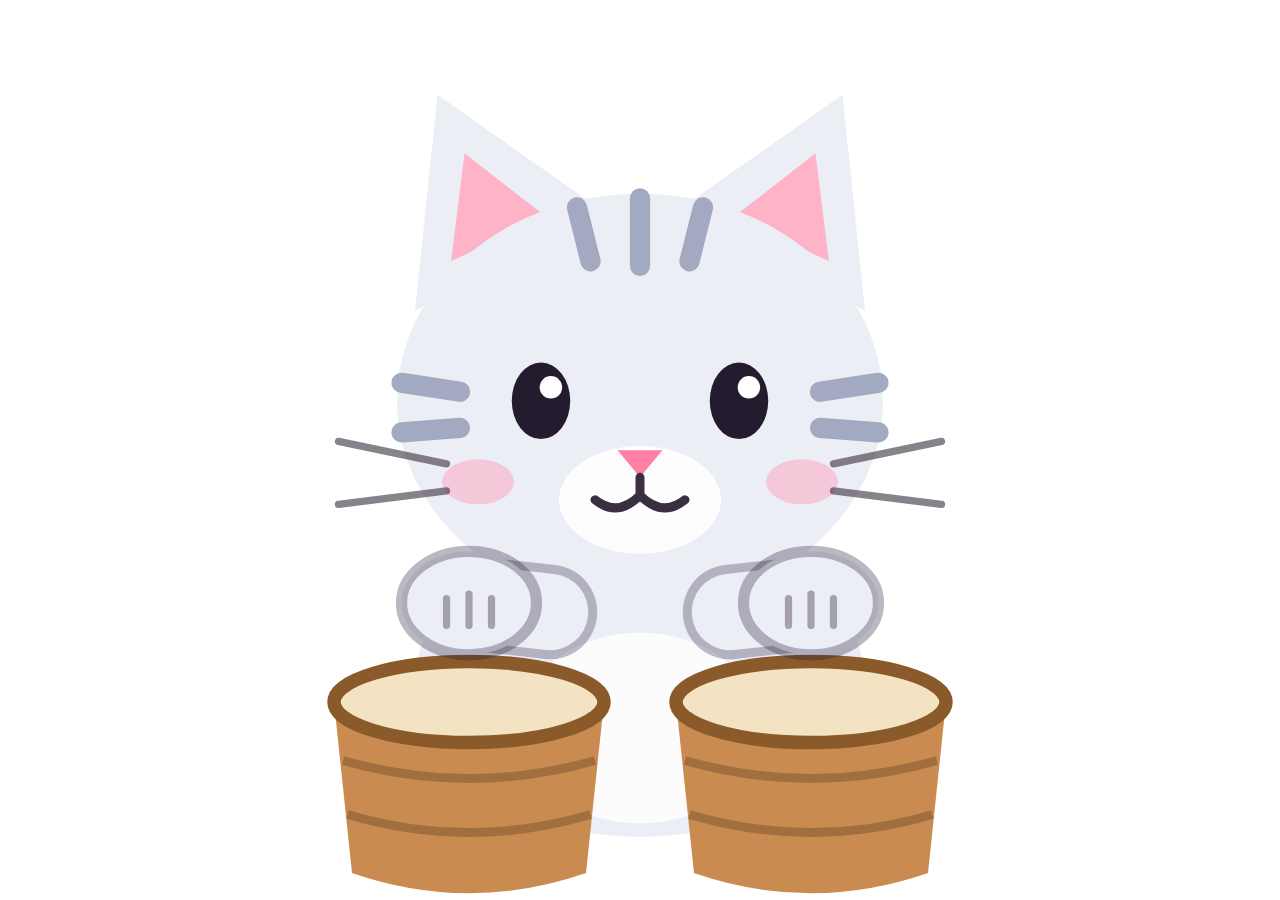
==== app/src/main/assets/www/overlay.html @ 3a966d0f "Bongo Cat Mobile: projeto Android inicial App Android nativo (Kotlin) com sobreposição flutuante via" ====
<!doctype html>
<html lang="pt-BR">
<head>
<meta charset="utf-8">
<meta name="viewport" content="width=device-width,initial-scale=1,maximum-scale=1,user-scalable=no">
<title>Bongo Cat – sobreposição</title>
<style>
  html, body { margin: 0; height: 100%; background: transparent; overflow: hidden;
    -webkit-tap-highlight-color: transparent; user-select: none; -webkit-user-select: none; }
  #stage { position: fixed; left: 0; top: 0; right: 0; bottom: 0; }
</style>
</head>
<body>
<div id="stage"></div>
<script src="js/engine.js"></script>
<script src="js/characters.js"></script>
<script src="js/overlay.js"></script>
</body>
</html>
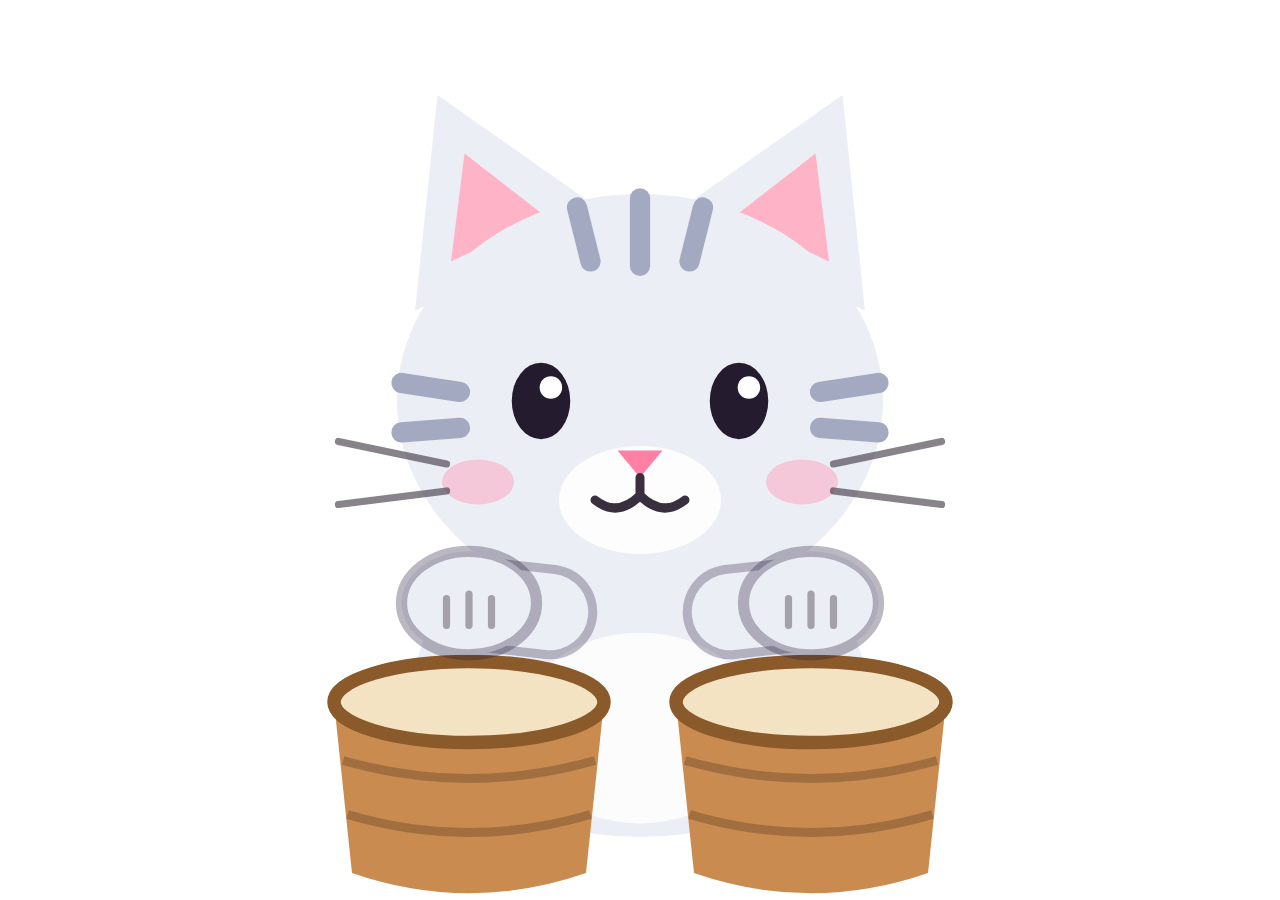
==== commit 456c02a5: "Modos osu!/Mania/Taiko/Catch e mapeamento de teclas, com correções Incorpora a versão enviada pelo u" ====
--- a/app/src/main/assets/www/overlay.html
+++ b/app/src/main/assets/www/overlay.html
@@ -13,6 +13,7 @@
 <body>
 <div id="stage"></div>
 <script src="js/engine.js"></script>
+<script src="js/modes.js"></script>
 <script src="js/characters.js"></script>
 <script src="js/overlay.js"></script>
 </body>
